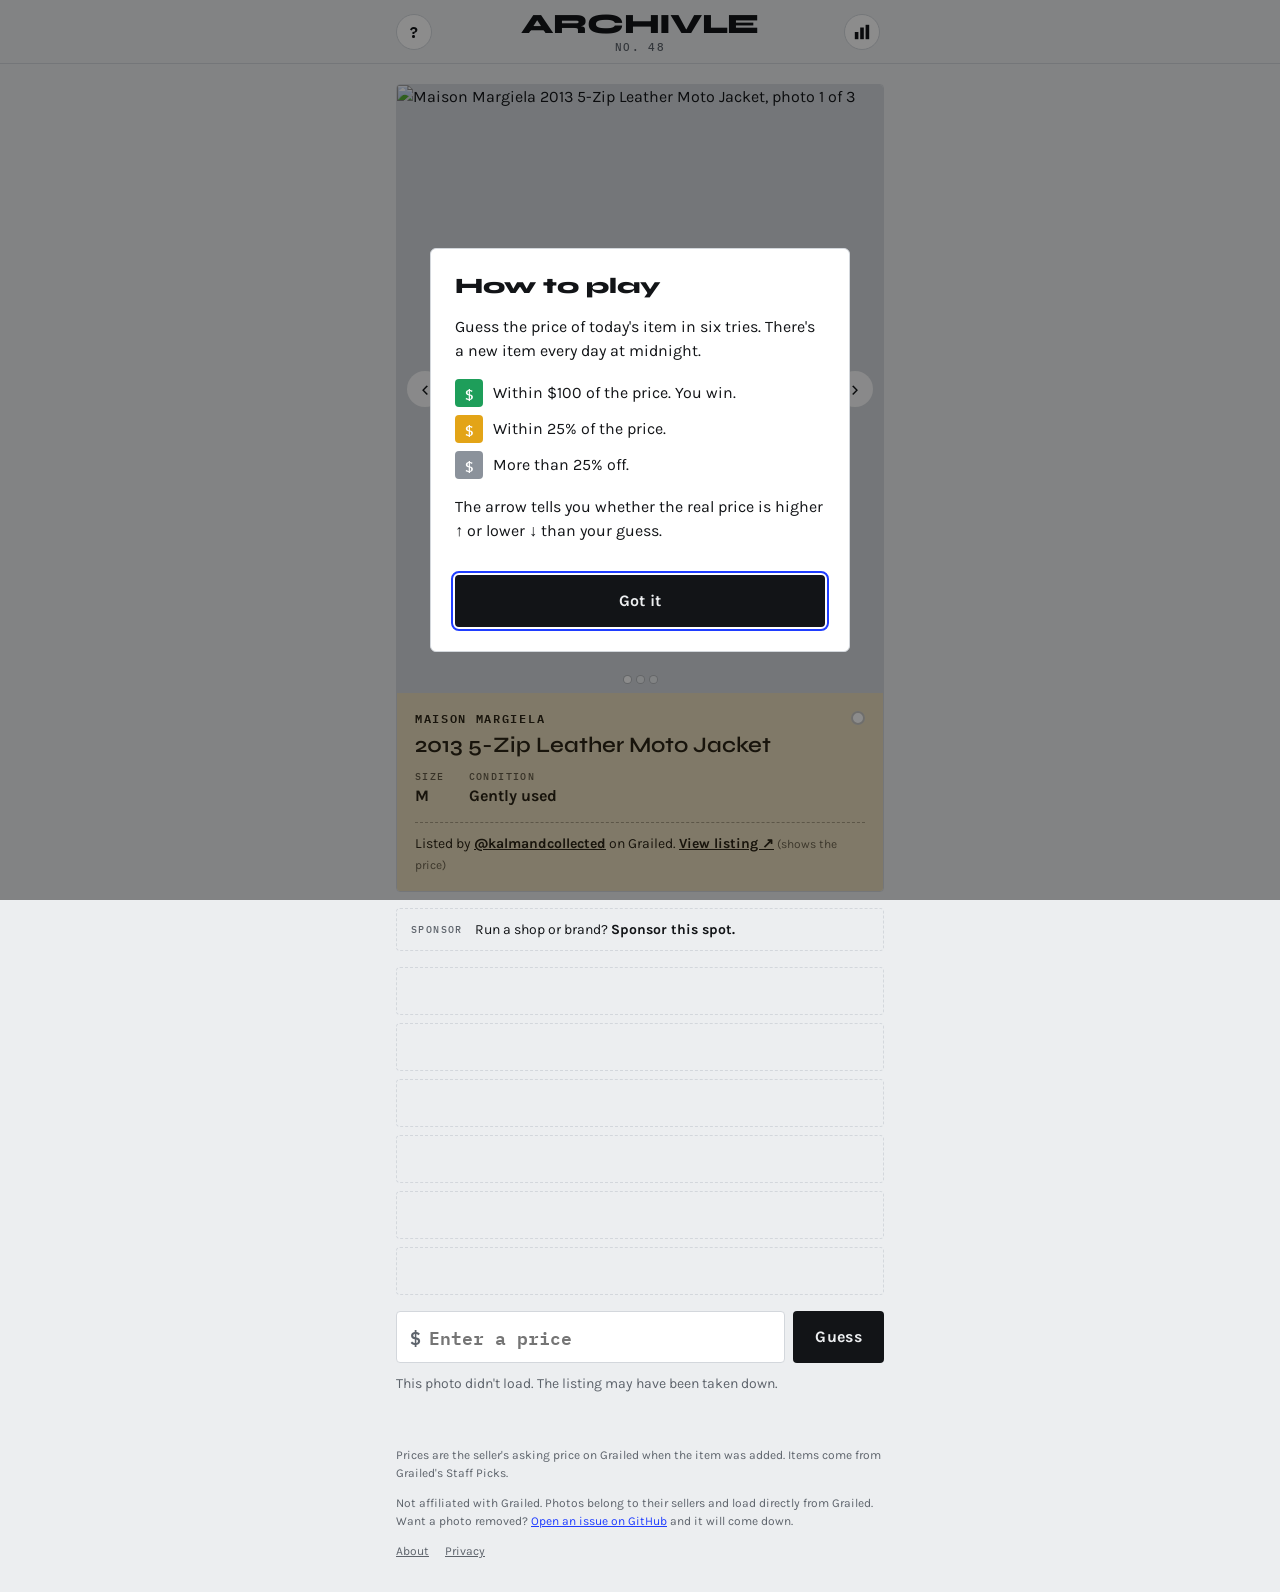
==== index.html @ 710be285 "Add AdSense code and ads.txt Co-Authored-By: Claude Opus 5.5 <noreply@anthropic.com>" ====
<!doctype html>
<html lang="en">
<head>
  <meta charset="utf-8">
  <meta name="viewport" content="width=device-width, initial-scale=1, viewport-fit=cover">
  <title>Archivle</title>
  <meta name="description" content="A daily game: guess the price of an archive fashion piece in six tries.">
  <link rel="preconnect" href="https://fonts.googleapis.com">
  <link rel="preconnect" href="https://fonts.gstatic.com" crossorigin>
  <link rel="stylesheet" href="https://fonts.googleapis.com/css2?family=Syne:wght@600;800&family=Karla:wght@400;500;700&family=IBM+Plex+Mono:wght@400;500;600&display=swap">
  <link rel="stylesheet" href="style.css">
  <script src="config.js"></script>
  <script async src="https://pagead2.googlesyndication.com/pagead/js/adsbygoogle.js?client=ca-pub-1807981197731992" crossorigin="anonymous"></script>
</head>
<body>
  <header class="top">
    <div class="top-inner">
      <button class="icon-btn" id="help-btn" aria-label="How to play">?</button>
      <div class="brand">
        <h1>Archivle</h1>
        <p class="issue" id="issue">No. 1</p>
      </div>
      <button class="icon-btn" id="stats-btn" aria-label="Statistics">
        <svg viewBox="0 0 20 20" width="18" height="18" aria-hidden="true"><rect x="2" y="10" width="4" height="8" fill="currentColor"/><rect x="8" y="5" width="4" height="13" fill="currentColor"/><rect x="14" y="2" width="4" height="16" fill="currentColor"/></svg>
      </button>
    </div>
  </header>

  <div class="ad-slot" id="ad-top" hidden></div>

  <main class="wrap">
    <p class="mode-banner" id="mode-banner" hidden>Practice round. This doesn't count toward your stats. <button class="link-btn" id="back-daily">Back to today's item</button></p>

    <section class="tag" aria-label="Today's item">
      <div class="photo-frame">
        <img id="photo" alt="" referrerpolicy="no-referrer">
        <button class="nav prev" id="prev" aria-label="Previous photo">‹</button>
        <button class="nav next" id="next" aria-label="Next photo">›</button>
        <div class="dots" id="dots"></div>
      </div>

      <div class="tag-body">
        <p class="brand-name" id="brand"></p>
        <h2 class="title" id="title"></h2>
        <dl class="specs">
          <div><dt>Size</dt><dd id="size"></dd></div>
          <div><dt>Condition</dt><dd id="cond"></dd></div>
        </dl>
        <p class="credit">
          Listed by <a id="seller" target="_blank" rel="noopener"></a> on Grailed.
          <a id="listing" target="_blank" rel="noopener">View listing ↗</a>
          <span class="spoil">(shows the price)</span>
        </p>
      </div>
    </section>

    <aside class="sponsor" id="sponsor" hidden></aside>

    <ol class="guesses" id="guesses" aria-label="Your guesses"></ol>

    <form class="guess-form" id="form" autocomplete="off">
      <label class="sr" for="guess">Your price guess in dollars</label>
      <div class="input-wrap">
        <span class="dollar">$</span>
        <input id="guess" inputmode="decimal" placeholder="Enter a price" maxlength="9">
      </div>
      <button type="submit" id="submit">Guess</button>
    </form>
    <p class="msg" id="msg" role="status"></p>

    <section class="result" id="result" hidden>
      <p class="result-head" id="result-head"></p>
      <p class="result-price"><span>Listed at</span> <strong id="answer"></strong></p>
      <div class="result-actions">
        <button id="share">Copy result</button>
        <button id="practice" class="ghost">Play a practice round</button>
      </div>
      <p class="next-in" id="next-in"></p>
    </section>
  </main>

  <div class="ad-slot" id="ad-bottom" hidden></div>

  <footer class="foot">
    <p>Prices are the seller's asking price on Grailed when the item was added. Items come from Grailed's Staff Picks.</p>
    <p>Not affiliated with Grailed. Photos belong to their sellers and load directly from Grailed. Want a photo removed? <a id="takedown" target="_blank" rel="noopener">Open an issue on GitHub</a> and it will come down.</p>
    <p id="affiliate-note" hidden>Some listing links are affiliate links. If you buy through one, Archivle may earn a commission at no cost to you.</p>
    <nav class="foot-links">
      <a href="about.html">About</a>
      <a href="privacy.html">Privacy</a>
      <a id="tip" target="_blank" rel="noopener" hidden>Tip the maker</a>
    </nav>
  </footer>

  <dialog id="help">
    <form method="dialog">
      <h3>How to play</h3>
      <p>Guess the price of today's item in six tries. There's a new item every day at midnight.</p>
      <ul class="legend">
        <li><span class="chip hit">$</span> Within $100 of the price. You win.</li>
        <li><span class="chip near">$</span> Within 25% of the price.</li>
        <li><span class="chip miss">$</span> More than 25% off.</li>
      </ul>
      <p>The arrow tells you whether the real price is higher ↑ or lower ↓ than your guess.</p>
      <button class="close">Got it</button>
    </form>
  </dialog>

  <dialog id="stats">
    <form method="dialog">
      <h3>Statistics</h3>
      <div class="stat-row" id="stat-row"></div>
      <h4>Guess distribution</h4>
      <div class="dist" id="dist"></div>
      <button class="close">Close</button>
    </form>
  </dialog>

  <script src="items.js"></script>
  <script src="app.js"></script>
</body>
</html>
---- style.css ----
/* Layout: one narrow column shaped like a consignment tag; photo on top, tag body below, guesses stacked like price stickers. */
:root {
  --bg: #eceef0;
  --surface: #ffffff;
  --ink: #121417;
  --muted: #5d636b;
  --line: #d3d7dc;
  --tag: #e9dcbc;
  --tag-ink: #2b2416;
  --accent: #1f3dff;
  --hit: #1e9e5a;
  --near: #e3a417;
  --miss: #8b929b;
  --on-chip: #ffffff;
  --display: "Syne", "Helvetica Neue", Arial, sans-serif;
  --body: "Karla", "Helvetica Neue", Arial, sans-serif;
  --mono: "IBM Plex Mono", ui-monospace, Menlo, monospace;
  color-scheme: light;
}
@media (prefers-color-scheme: dark) {
  :root {
    --bg: #0f1113;
    --surface: #1a1d21;
    --ink: #eef0f2;
    --muted: #9aa1aa;
    --line: #2d3238;
    --tag: #3a3324;
    --tag-ink: #f1e6c8;
    --accent: #8c9cff;
    --hit: #2fb56c;
    --near: #e5b02a;
    --miss: #4f565e;
    --on-chip: #0f1113;
    color-scheme: dark;
  }
}

* { box-sizing: border-box; }
[hidden] { display: none !important; }
html, body { margin: 0; }
body {
  background: var(--bg);
  color: var(--ink);
  font: 16px/1.5 var(--body);
  -webkit-font-smoothing: antialiased;
}
a { color: var(--accent); }
button { font: inherit; cursor: pointer; }
:focus-visible { outline: 2px solid var(--accent); outline-offset: 2px; }
.sr { position: absolute; width: 1px; height: 1px; overflow: hidden; clip: rect(0 0 0 0); }

/* Header */
.top {
  position: sticky; top: 0; z-index: 5;
  background: var(--bg);
  border-bottom: 1px solid var(--line);
  padding-top: env(safe-area-inset-top, 0px);
}
.top-inner {
  max-width: 520px; margin: 0 auto;
  display: grid; grid-template-columns: 40px 1fr 40px; align-items: center;
  padding: 10px max(16px, env(safe-area-inset-right, 0px)) 10px max(16px, env(safe-area-inset-left, 0px));
}
.brand { text-align: center; }
.brand h1 {
  margin: 0; font: 800 28px/1 var(--display); letter-spacing: -0.02em; text-transform: uppercase;
}
.issue { margin: 4px 0 0; font: 500 11px/1 var(--mono); letter-spacing: 0.12em; text-transform: uppercase; color: var(--muted); }
.icon-btn {
  width: 36px; height: 36px; border-radius: 50%;
  border: 1px solid var(--line); background: var(--surface); color: var(--ink);
  display: grid; place-items: center; font: 600 16px/1 var(--mono);
}

.wrap {
  max-width: 520px; margin: 0 auto;
  padding: 20px max(16px, env(safe-area-inset-right, 0px)) 32px max(16px, env(safe-area-inset-left, 0px));
  display: flex; flex-direction: column; gap: 16px;
}

.mode-banner { margin: 0; font-size: 14px; color: var(--muted); }
.link-btn { border: 0; background: none; color: var(--accent); padding: 0; text-decoration: underline; }

/* The tag */
.tag {
  background: var(--surface);
  border: 1px solid var(--line);
  border-radius: 4px;
  overflow: hidden;
}
.photo-frame {
  position: relative; aspect-ratio: 4 / 5; max-width: 100%;
  background: var(--line);
}
.photo-frame img { width: 100%; height: 100%; object-fit: cover; display: block; }
.nav {
  position: absolute; top: 50%; transform: translateY(-50%);
  width: 36px; height: 36px; border-radius: 50%; border: 0;
  background: rgba(255,255,255,.85); color: #121417; font-size: 22px; line-height: 1;
}
.prev { left: 10px; } .next { right: 10px; }
.dots { position: absolute; bottom: 10px; left: 0; right: 0; display: flex; justify-content: center; gap: 6px; }
.dots span { width: 7px; height: 7px; border-radius: 50%; background: rgba(255,255,255,.55); box-shadow: 0 0 0 1px rgba(0,0,0,.15); }
.dots span.on { background: #fff; }

.tag-body {
  position: relative;
  background: var(--tag); color: var(--tag-ink);
  padding: 18px 18px 16px;
  display: flex; flex-direction: column; gap: 8px;
}
/* string hole of a hang tag */
.tag-body::before {
  content: ""; position: absolute; top: 18px; right: 18px;
  width: 14px; height: 14px; border-radius: 50%;
  background: var(--surface); box-shadow: inset 0 0 0 2px color-mix(in srgb, var(--tag-ink) 25%, transparent);
}
.brand-name { margin: 0; font: 600 12px/1.2 var(--mono); letter-spacing: 0.14em; text-transform: uppercase; padding-right: 28px; }
.title { margin: 0; font: 600 22px/1.15 var(--display); text-wrap: balance; }
.specs { margin: 4px 0 0; display: flex; gap: 24px; flex-wrap: wrap; }
.specs div { display: flex; flex-direction: column; }
.specs dt { font: 500 10px/1.4 var(--mono); letter-spacing: 0.14em; text-transform: uppercase; opacity: .7; }
.specs dd { margin: 0; font-weight: 700; }
.credit { margin: 6px 0 0; font-size: 14px; border-top: 1px dashed color-mix(in srgb, var(--tag-ink) 35%, transparent); padding-top: 10px; }
.credit a { color: inherit; font-weight: 700; }
.spoil { opacity: .65; font-size: 12px; }

/* Guesses */
.guesses { list-style: none; margin: 0; padding: 0; display: grid; gap: 8px; }
.guesses li {
  display: grid; grid-template-columns: 1fr 64px; height: 48px;
  border-radius: 4px; overflow: hidden;
  font: 600 18px/48px var(--mono); font-variant-numeric: tabular-nums;
}
.guesses li.empty { border: 1px dashed var(--line); }
.guesses li .amt { padding: 0 14px; background: var(--surface); border: 1px solid var(--line); border-right: 0; border-radius: 4px 0 0 4px; }
.guesses li .dir { text-align: center; color: var(--on-chip); font-size: 20px; }
.guesses li.hit .dir { background: var(--hit); }
.guesses li.near .dir { background: var(--near); }
.guesses li.miss .dir { background: var(--miss); }
.guesses li.new { animation: drop .28s ease-out; }
@keyframes drop { from { transform: translateY(-6px); opacity: .3; } to { transform: none; opacity: 1; } }

/* Input */
.guess-form { display: flex; gap: 8px; }
.input-wrap { flex: 1; min-width: 0; position: relative; }
.dollar { position: absolute; left: 14px; top: 50%; transform: translateY(-50%); font: 600 18px var(--mono); color: var(--muted); }
#guess {
  width: 100%; height: 52px; padding: 0 14px 0 32px;
  border: 1px solid var(--line); border-radius: 4px; background: var(--surface); color: var(--ink);
  font: 600 18px var(--mono); font-variant-numeric: tabular-nums;
}
#submit, .result-actions button, .close {
  height: 52px; padding: 0 22px; border: 0; border-radius: 4px;
  background: var(--ink); color: var(--bg); font-weight: 700; letter-spacing: 0.02em;
}
#submit:disabled { opacity: .4; cursor: default; }
.msg { margin: -6px 0 0; min-height: 1.5em; font-size: 14px; color: var(--muted); }

/* Result */
.result { border-top: 2px solid var(--ink); padding-top: 16px; display: flex; flex-direction: column; gap: 10px; }
.result-head { margin: 0; font: 800 24px/1.1 var(--display); }
.result-price { margin: 0; display: flex; align-items: baseline; gap: 10px; }
.result-price span { font: 500 11px var(--mono); letter-spacing: .14em; text-transform: uppercase; color: var(--muted); }
.result-price strong { font: 600 32px var(--mono); font-variant-numeric: tabular-nums; }
.result-actions { display: flex; gap: 8px; flex-wrap: wrap; }
.result-actions .ghost { background: transparent; color: var(--ink); border: 1px solid var(--line); }
.next-in { margin: 0; font: 500 13px var(--mono); color: var(--muted); }

/* Ads */
.ad-slot { max-width: 728px; margin: 12px auto; padding: 0 max(16px, env(safe-area-inset-right, 0px)) 0 max(16px, env(safe-area-inset-left, 0px)); min-height: 90px; }

.foot {
  max-width: 520px; margin: 0 auto;
  padding: 8px max(16px, env(safe-area-inset-right, 0px)) calc(32px + env(safe-area-inset-bottom, 0px)) max(16px, env(safe-area-inset-left, 0px));
  font-size: 12px; color: var(--muted);
}

/* Sponsor spot */
.sponsor {
  display: flex; align-items: center; gap: 12px;
  padding: 10px 14px; border: 1px solid var(--line); border-radius: 4px;
  background: var(--surface); font-size: 14px;
}
.sponsor.open { border-style: dashed; background: transparent; }
.sp-label { flex: none; font: 500 10px var(--mono); letter-spacing: .14em; text-transform: uppercase; color: var(--muted); }
.sponsor a { color: var(--ink); text-decoration: none; min-width: 0; }
.sponsor a span { color: var(--muted); }
.sponsor a:hover strong { text-decoration: underline; }

.foot-links { display: flex; gap: 16px; flex-wrap: wrap; margin-top: 8px; }
.foot-links a { color: var(--muted); }

/* Text pages (About, Privacy) */
.page h2 { margin: 8px 0 0; font: 800 28px/1.1 var(--display); text-wrap: balance; }
.page h3 { margin: 12px 0 0; font: 600 18px var(--display); }
.page p, .page li { max-width: 65ch; }
.page .back { font: 500 13px var(--mono); }

/* Dialogs */
dialog {
  border: 1px solid var(--line); border-radius: 6px; padding: 24px;
  background: var(--surface); color: var(--ink);
  width: min(420px, calc(100vw - 32px));
}
dialog::backdrop { background: rgba(0,0,0,.45); }
dialog h3 { margin: 0 0 8px; font: 800 22px var(--display); }
dialog h4 { margin: 18px 0 8px; font: 500 11px var(--mono); letter-spacing: .14em; text-transform: uppercase; color: var(--muted); }
.legend { list-style: none; padding: 0; display: grid; gap: 8px; }
.legend li { display: flex; align-items: center; gap: 10px; }
.chip { width: 28px; height: 28px; border-radius: 4px; display: grid; place-items: center; color: var(--on-chip); font: 600 14px var(--mono); }
.chip.hit { background: var(--hit); } .chip.near { background: var(--near); } .chip.miss { background: var(--miss); }
.close { margin-top: 16px; width: 100%; }
.stat-row { display: grid; grid-template-columns: repeat(4, 1fr); gap: 8px; text-align: center; }
.stat-row b { display: block; font: 600 26px var(--mono); font-variant-numeric: tabular-nums; }
.stat-row span { font-size: 11px; color: var(--muted); }
.dist { display: grid; gap: 4px; }
.dist div { display: grid; grid-template-columns: 16px 1fr; gap: 8px; align-items: center; font: 500 13px var(--mono); }
.dist i { display: block; height: 20px; min-width: 22px; background: var(--miss); color: var(--on-chip); font-style: normal; text-align: right; padding: 0 6px; line-height: 20px; border-radius: 2px; }
.dist i.cur { background: var(--hit); }

@media (prefers-reduced-motion: reduce) { .guesses li.new { animation: none; } }
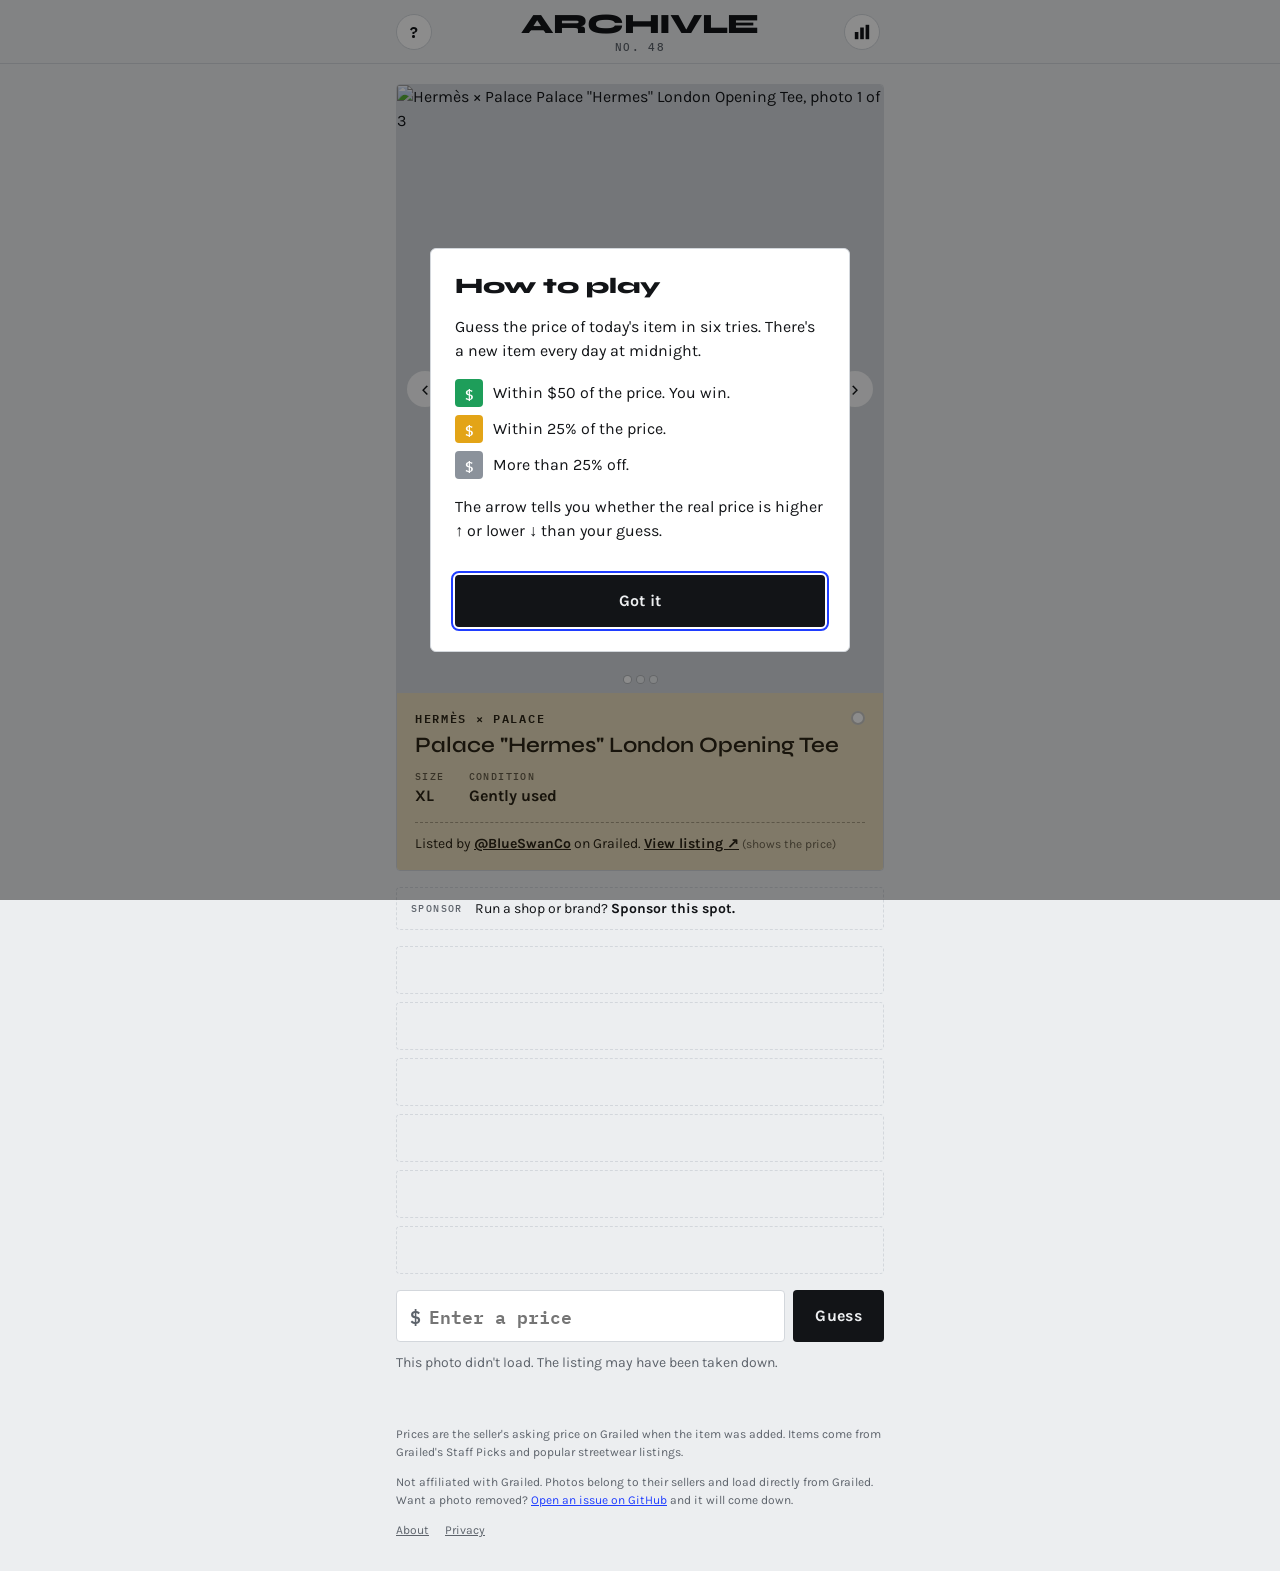
==== commit 5f41a00f: "Win within $50, add 39 streetwear items (Hellstar, Sp5der, Vale, Corteiz, Denim Tears, Gallery Dept)" ====
--- a/index.html
+++ b/index.html
@@ -4,7 +4,7 @@
   <meta charset="utf-8">
   <meta name="viewport" content="width=device-width, initial-scale=1, viewport-fit=cover">
   <title>Archivle</title>
-  <meta name="description" content="A daily game: guess the price of an archive fashion piece in six tries.">
+  <meta name="description" content="A daily game: guess the price of an archive fashion or streetwear piece in six tries.">
   <link rel="preconnect" href="https://fonts.googleapis.com">
   <link rel="preconnect" href="https://fonts.gstatic.com" crossorigin>
   <link rel="stylesheet" href="https://fonts.googleapis.com/css2?family=Syne:wght@600;800&family=Karla:wght@400;500;700&family=IBM+Plex+Mono:wght@400;500;600&display=swap">
@@ -82,7 +82,7 @@
   <div class="ad-slot" id="ad-bottom" hidden></div>
 
   <footer class="foot">
-    <p>Prices are the seller's asking price on Grailed when the item was added. Items come from Grailed's Staff Picks.</p>
+    <p>Prices are the seller's asking price on Grailed when the item was added. Items come from Grailed's Staff Picks and popular streetwear listings.</p>
     <p>Not affiliated with Grailed. Photos belong to their sellers and load directly from Grailed. Want a photo removed? <a id="takedown" target="_blank" rel="noopener">Open an issue on GitHub</a> and it will come down.</p>
     <p id="affiliate-note" hidden>Some listing links are affiliate links. If you buy through one, Archivle may earn a commission at no cost to you.</p>
     <nav class="foot-links">
@@ -97,7 +97,7 @@
       <h3>How to play</h3>
       <p>Guess the price of today's item in six tries. There's a new item every day at midnight.</p>
       <ul class="legend">
-        <li><span class="chip hit">$</span> Within $100 of the price. You win.</li>
+        <li><span class="chip hit">$</span> Within $50 of the price. You win.</li>
         <li><span class="chip near">$</span> Within 25% of the price.</li>
         <li><span class="chip miss">$</span> More than 25% off.</li>
       </ul>
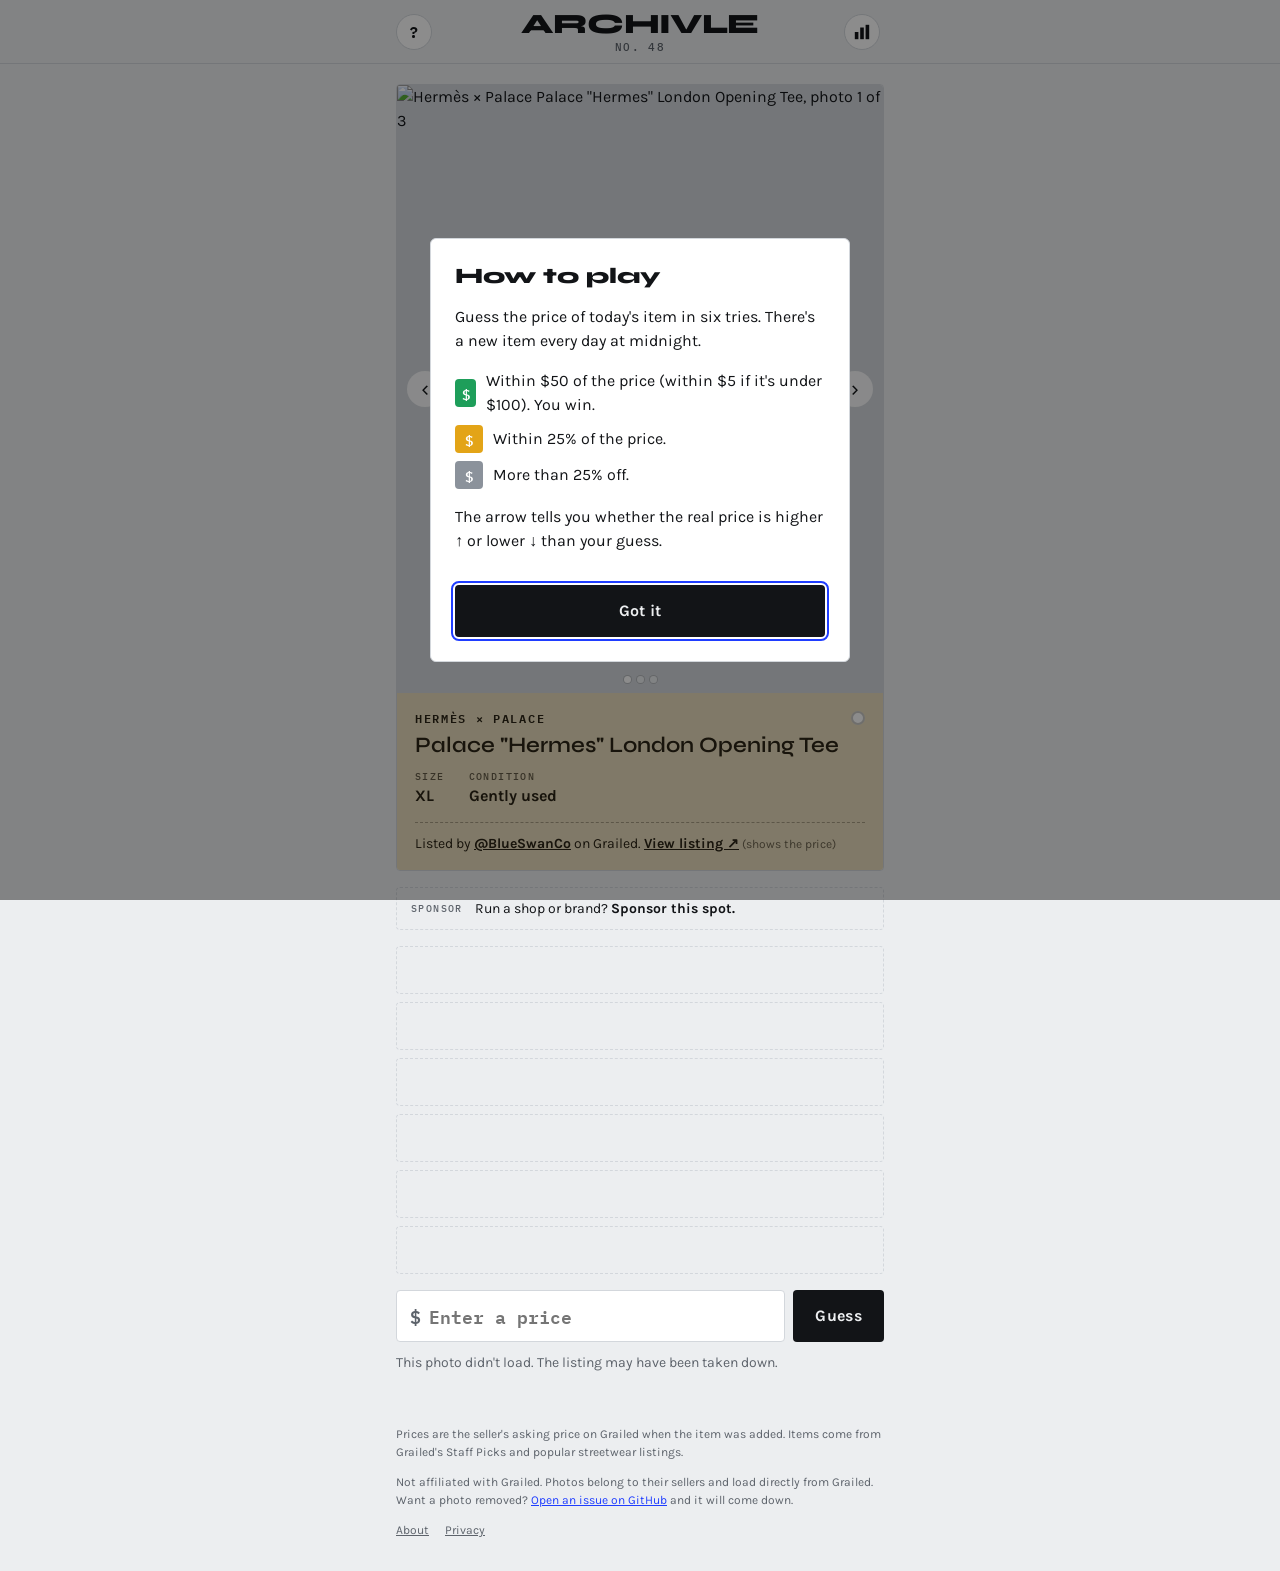
==== commit 0303cff2: "Win within $5 for items under $100 Co-Authored-By: Claude Opus 5.5 <noreply@anthropic.com>" ====
--- a/index.html
+++ b/index.html
@@ -97,7 +97,7 @@
       <h3>How to play</h3>
       <p>Guess the price of today's item in six tries. There's a new item every day at midnight.</p>
       <ul class="legend">
-        <li><span class="chip hit">$</span> Within $50 of the price. You win.</li>
+        <li><span class="chip hit">$</span> Within $50 of the price (within $5 if it's under $100). You win.</li>
         <li><span class="chip near">$</span> Within 25% of the price.</li>
         <li><span class="chip miss">$</span> More than 25% off.</li>
       </ul>
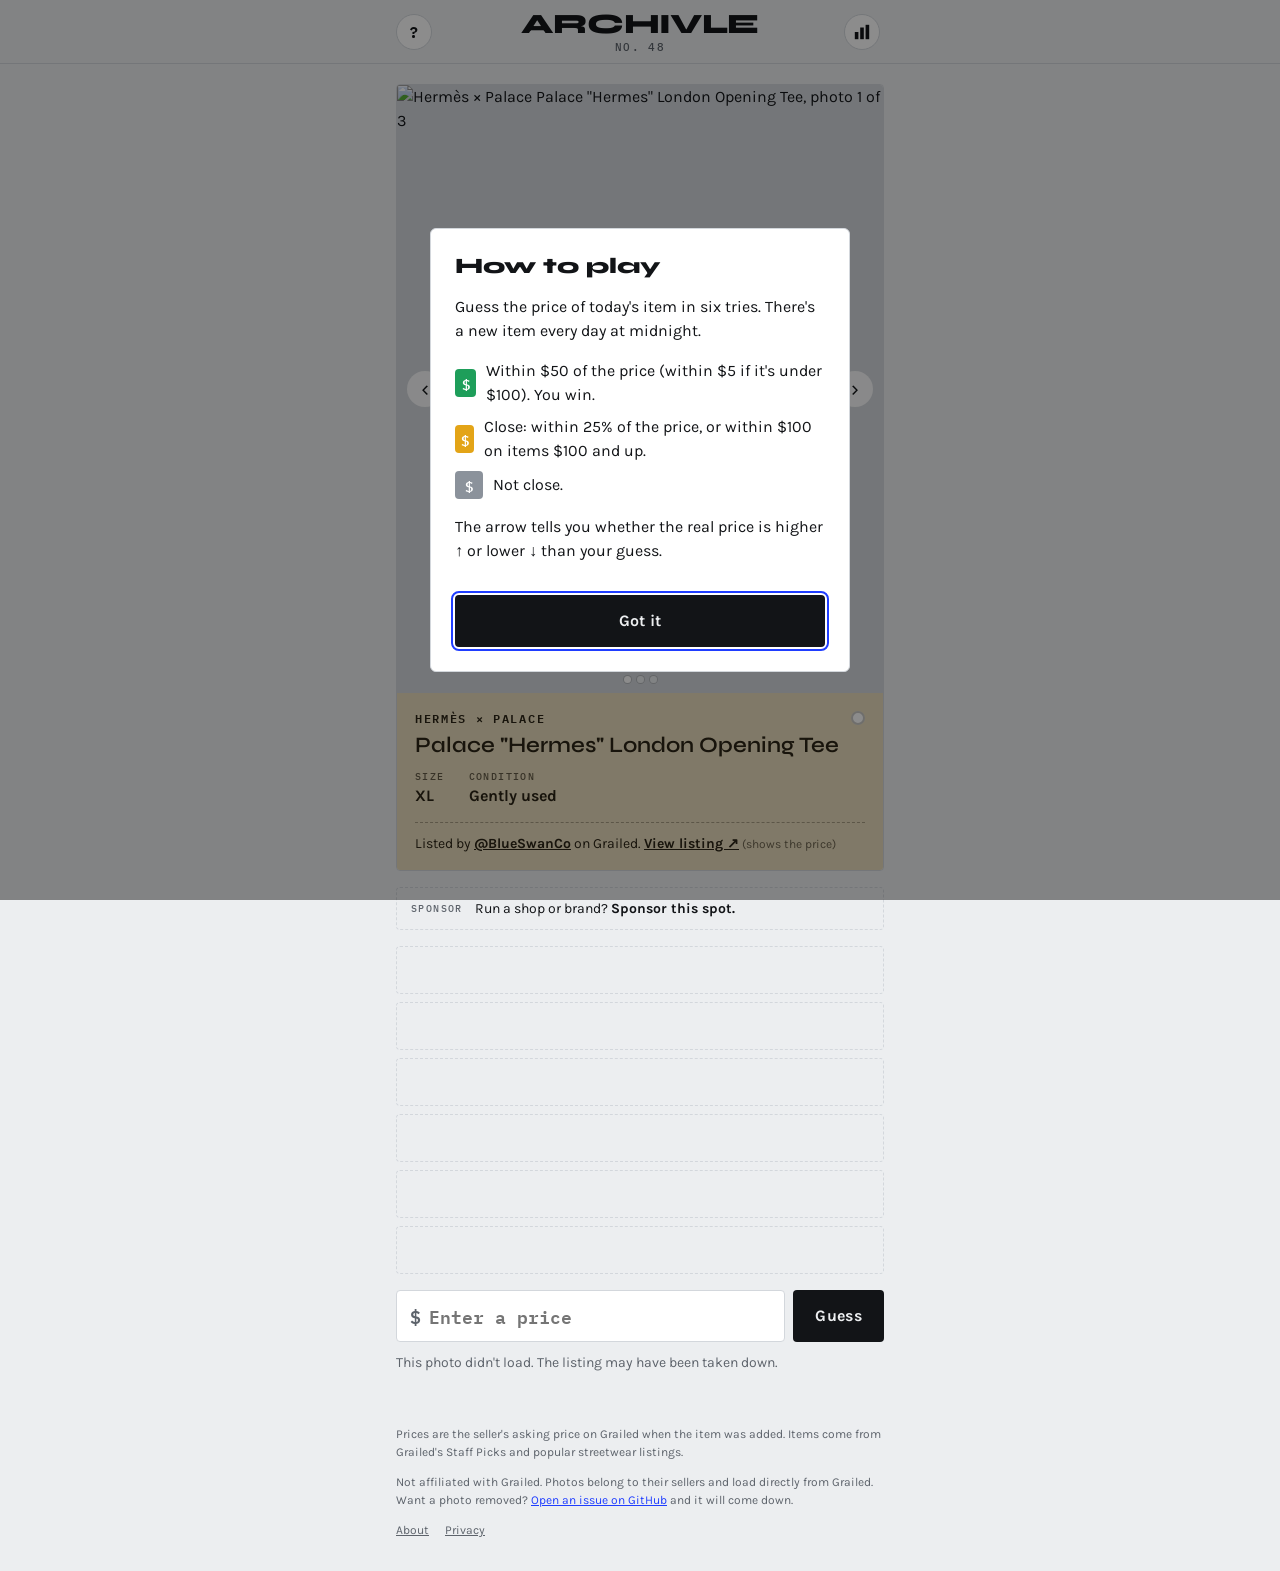
==== commit 35d42a52: "Yellow within 25% or twice the green range, whichever is bigger Co-Authored-By: Claude Opus 5.5 <nor" ====
--- a/index.html
+++ b/index.html
@@ -98,8 +98,8 @@
       <p>Guess the price of today's item in six tries. There's a new item every day at midnight.</p>
       <ul class="legend">
         <li><span class="chip hit">$</span> Within $50 of the price (within $5 if it's under $100). You win.</li>
-        <li><span class="chip near">$</span> Within 25% of the price.</li>
-        <li><span class="chip miss">$</span> More than 25% off.</li>
+        <li><span class="chip near">$</span> Close: within 25% of the price, or within $100 on items $100 and up.</li>
+        <li><span class="chip miss">$</span> Not close.</li>
       </ul>
       <p>The arrow tells you whether the real price is higher ↑ or lower ↓ than your guess.</p>
       <button class="close">Got it</button>
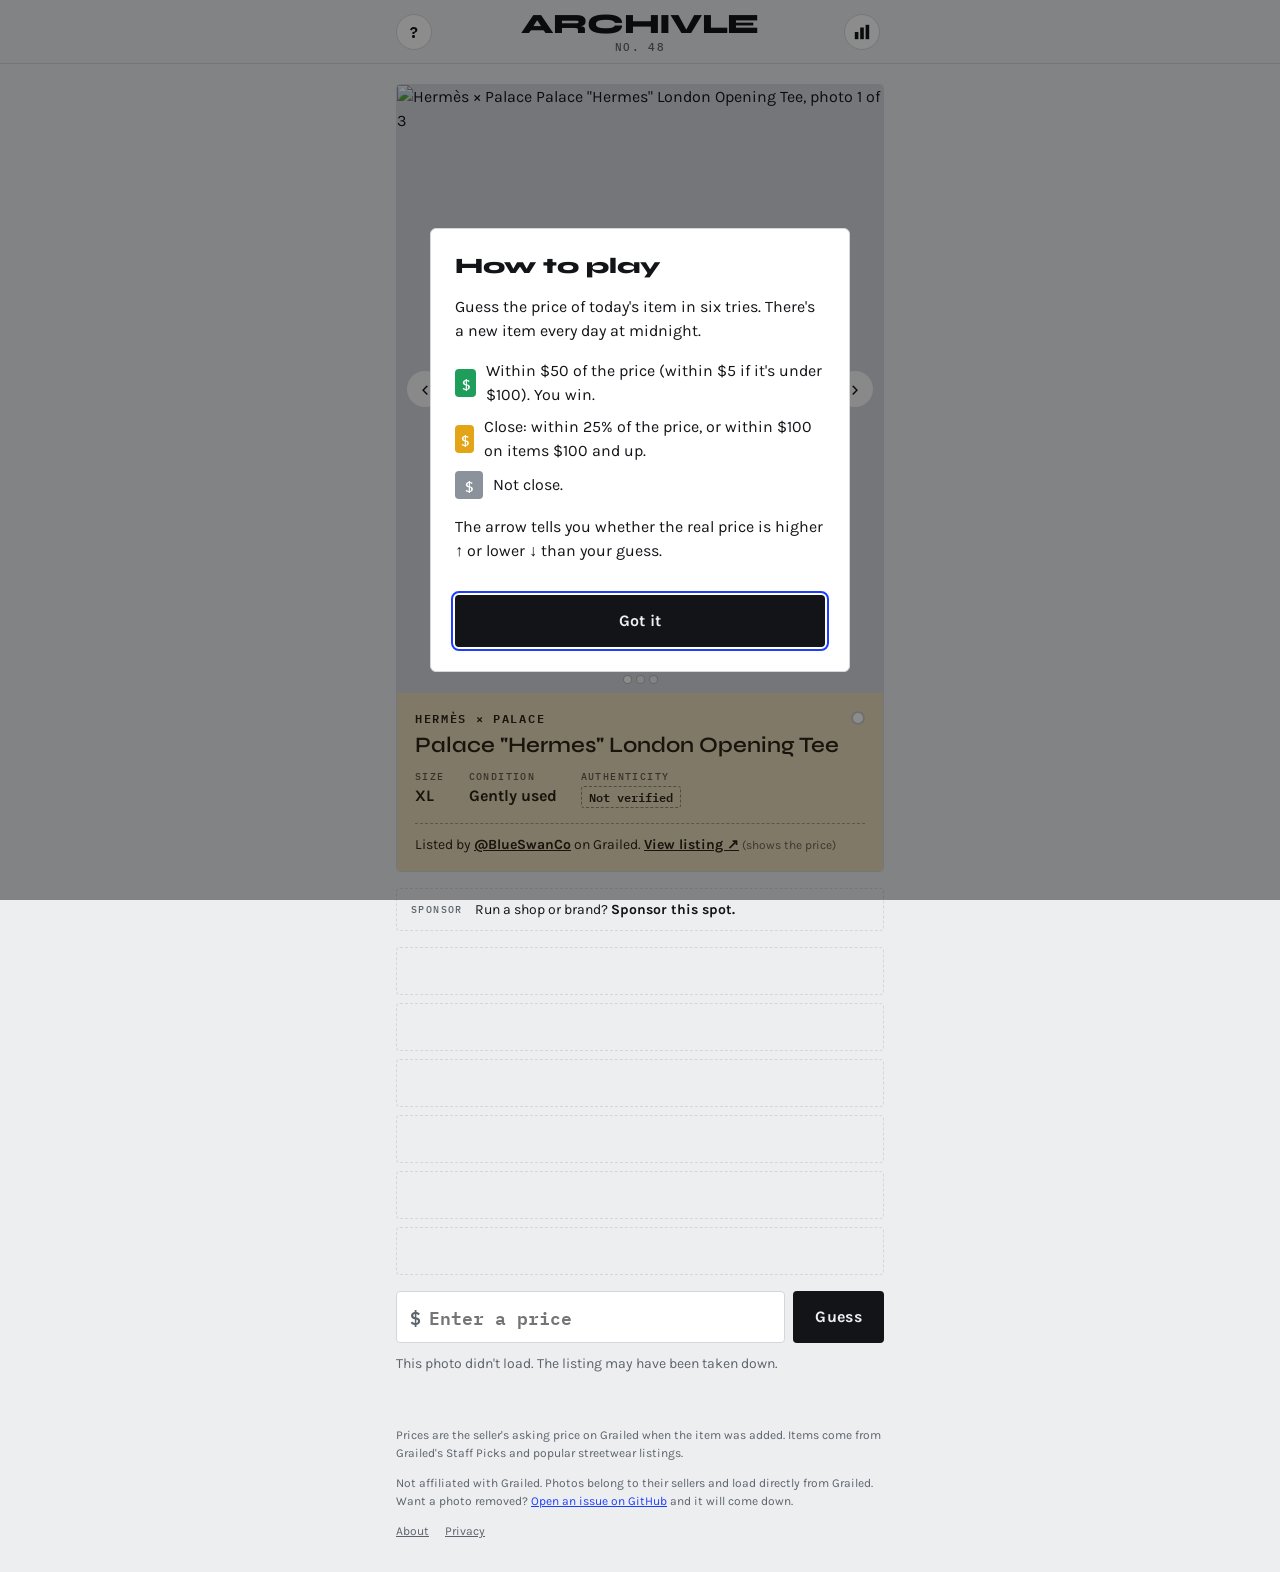
==== commit ddcd7c5f: "Show whether each item is verified by Grailed Co-Authored-By: Claude Opus 5.5 <noreply@anthropic.com" ====
--- a/index.html
+++ b/index.html
@@ -45,6 +45,7 @@
         <dl class="specs">
           <div><dt>Size</dt><dd id="size"></dd></div>
           <div><dt>Condition</dt><dd id="cond"></dd></div>
+          <div><dt>Authenticity</dt><dd><span class="auth" id="auth"></span></dd></div>
         </dl>
         <p class="credit">
           Listed by <a id="seller" target="_blank" rel="noopener"></a> on Grailed.
--- a/style.css
+++ b/style.css
@@ -121,6 +121,9 @@
 .specs div { display: flex; flex-direction: column; }
 .specs dt { font: 500 10px/1.4 var(--mono); letter-spacing: 0.14em; text-transform: uppercase; opacity: .7; }
 .specs dd { margin: 0; font-weight: 700; }
+.auth { display: inline-block; font: 600 12px/1 var(--mono); padding: 4px 7px; border-radius: 3px; margin-top: 2px; }
+.auth.yes { background: var(--hit); color: var(--on-chip); }
+.auth.no { border: 1px dashed color-mix(in srgb, var(--tag-ink) 45%, transparent); }
 .credit { margin: 6px 0 0; font-size: 14px; border-top: 1px dashed color-mix(in srgb, var(--tag-ink) 35%, transparent); padding-top: 10px; }
 .credit a { color: inherit; font-weight: 700; }
 .spoil { opacity: .65; font-size: 12px; }
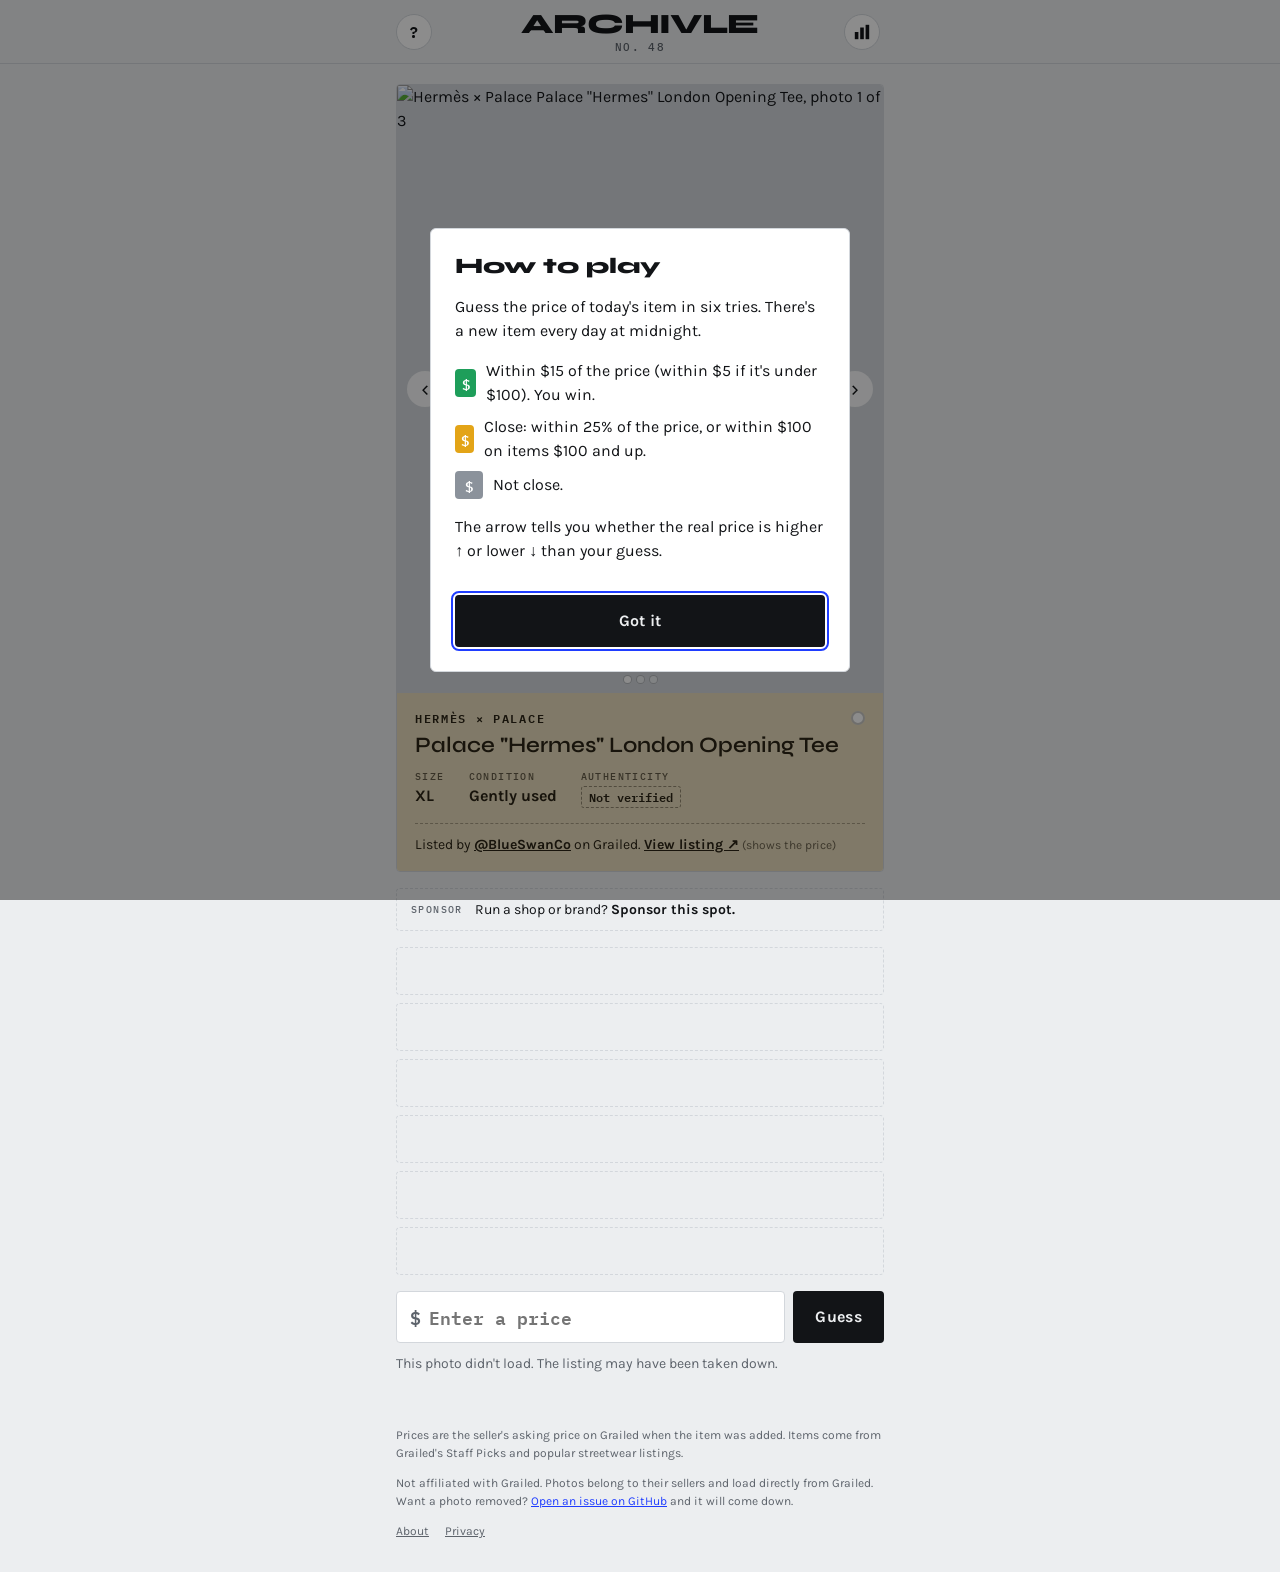
==== commit b394342a: "Win within $15 for items $100 and up Co-Authored-By: Claude Opus 5.5 <noreply@anthropic.com>" ====
--- a/index.html
+++ b/index.html
@@ -98,7 +98,7 @@
       <h3>How to play</h3>
       <p>Guess the price of today's item in six tries. There's a new item every day at midnight.</p>
       <ul class="legend">
-        <li><span class="chip hit">$</span> Within $50 of the price (within $5 if it's under $100). You win.</li>
+        <li><span class="chip hit">$</span> Within $15 of the price (within $5 if it's under $100). You win.</li>
         <li><span class="chip near">$</span> Close: within 25% of the price, or within $100 on items $100 and up.</li>
         <li><span class="chip miss">$</span> Not close.</li>
       </ul>
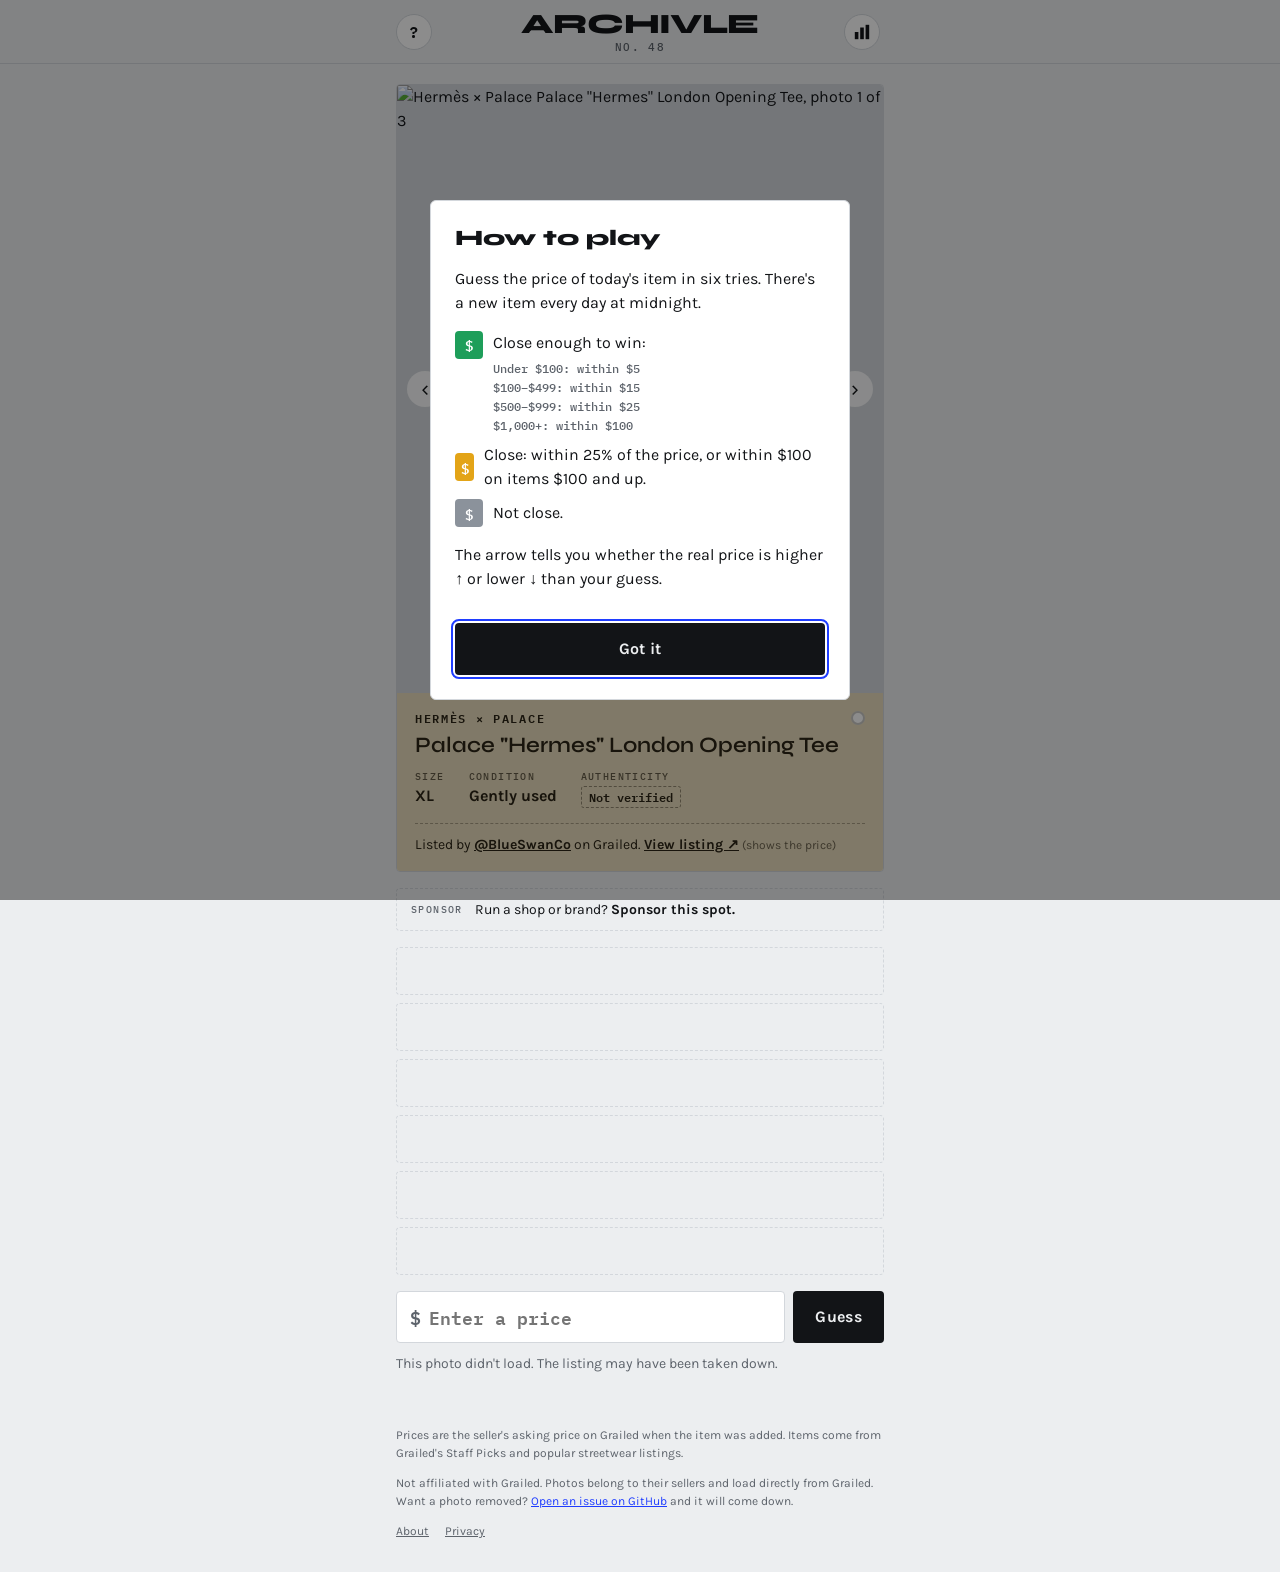
==== commit e7631d6b: "Fixed win tiers: $5 / $15 / $25 / $100 by price Co-Authored-By: Claude Opus 5.5 <noreply@anthropic.c" ====
--- a/index.html
+++ b/index.html
@@ -98,7 +98,8 @@
       <h3>How to play</h3>
       <p>Guess the price of today's item in six tries. There's a new item every day at midnight.</p>
       <ul class="legend">
-        <li><span class="chip hit">$</span> Within $15 of the price (within $5 if it's under $100). You win.</li>
+        <li><span class="chip hit">$</span> <span>Close enough to win:
+          <span class="tiers">Under $100: within $5<br>$100–$499: within $15<br>$500–$999: within $25<br>$1,000+: within $100</span></span></li>
         <li><span class="chip near">$</span> Close: within 25% of the price, or within $100 on items $100 and up.</li>
         <li><span class="chip miss">$</span> Not close.</li>
       </ul>
--- a/style.css
+++ b/style.css
@@ -211,6 +211,8 @@
 dialog h4 { margin: 18px 0 8px; font: 500 11px var(--mono); letter-spacing: .14em; text-transform: uppercase; color: var(--muted); }
 .legend { list-style: none; padding: 0; display: grid; gap: 8px; }
 .legend li { display: flex; align-items: center; gap: 10px; }
+.legend li:first-child { align-items: flex-start; }
+.tiers { display: block; margin-top: 4px; font: 500 12px/1.6 var(--mono); color: var(--muted); }
 .chip { width: 28px; height: 28px; border-radius: 4px; display: grid; place-items: center; color: var(--on-chip); font: 600 14px var(--mono); }
 .chip.hit { background: var(--hit); } .chip.near { background: var(--near); } .chip.miss { background: var(--miss); }
 .close { margin-top: 16px; width: 100%; }
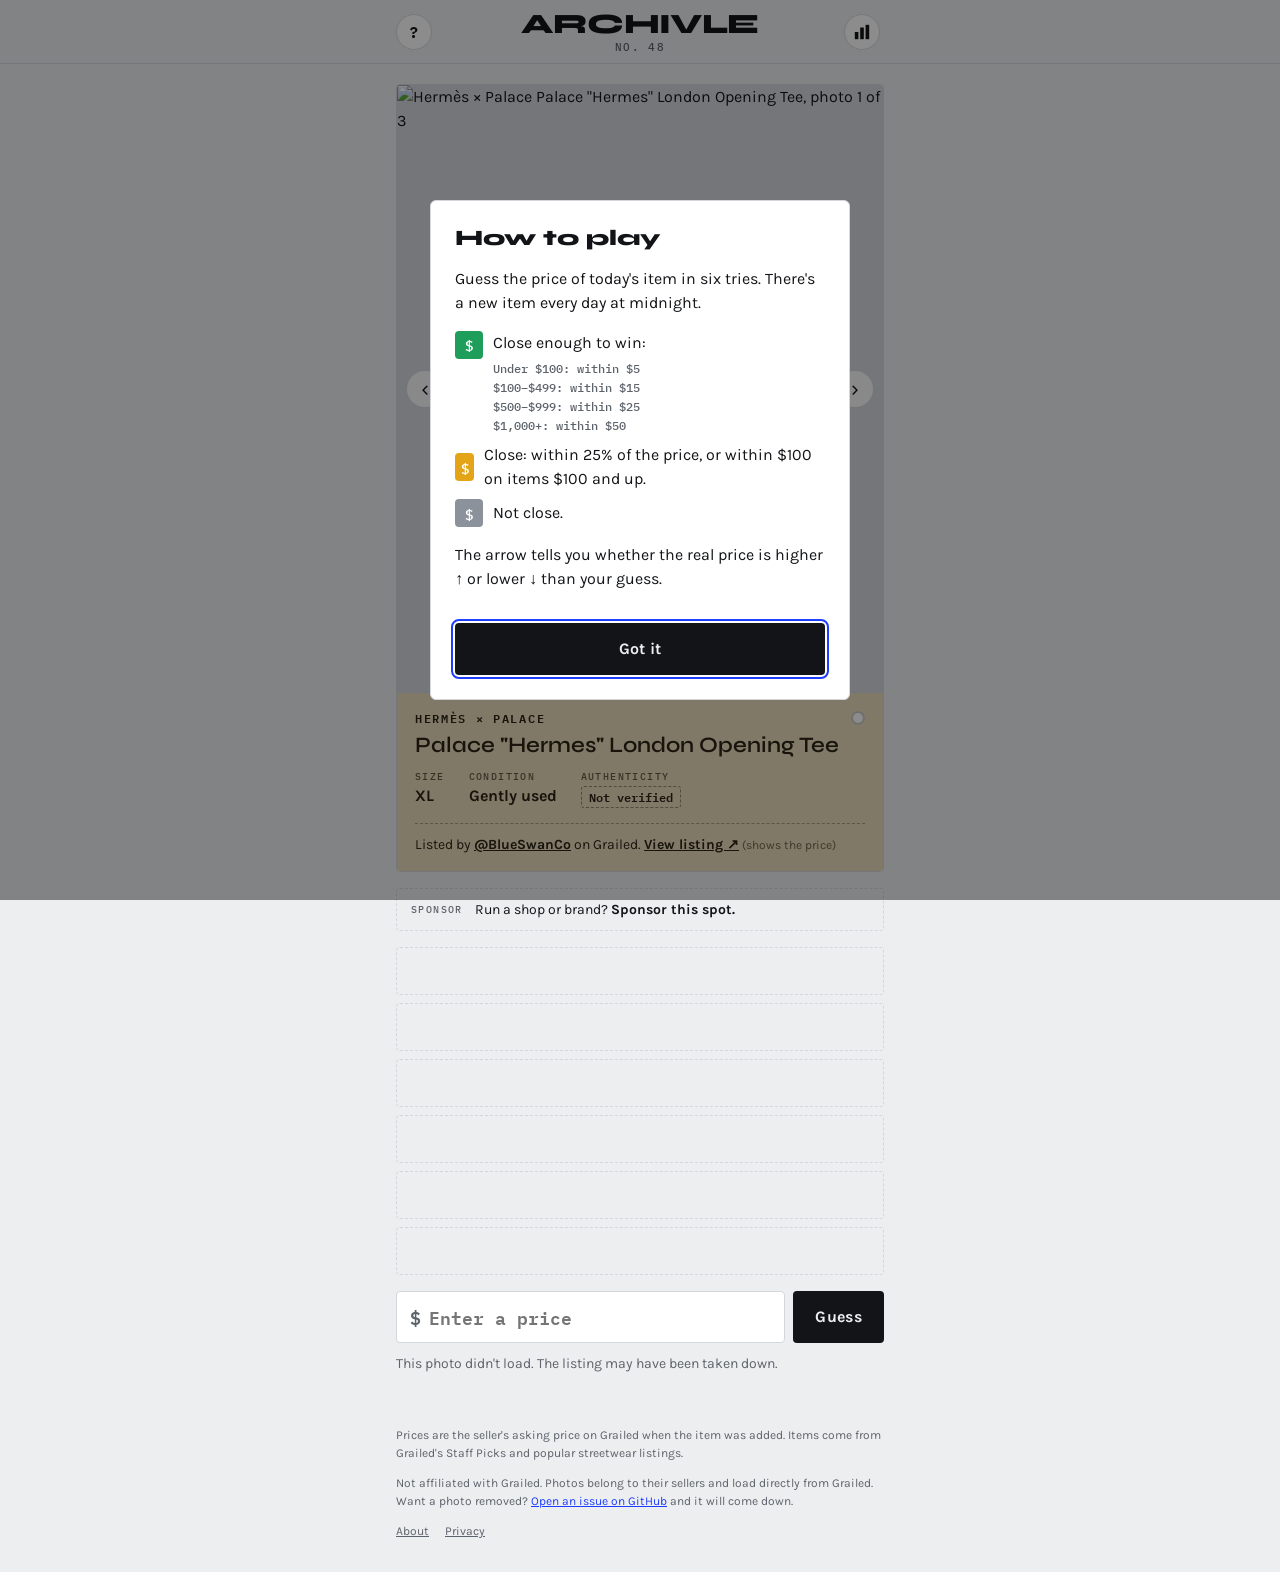
==== commit d829eddf: "Win within $50 for items $1,000 and up Co-Authored-By: Claude Opus 5.5 <noreply@anthropic.com>" ====
--- a/index.html
+++ b/index.html
@@ -99,7 +99,7 @@
       <p>Guess the price of today's item in six tries. There's a new item every day at midnight.</p>
       <ul class="legend">
         <li><span class="chip hit">$</span> <span>Close enough to win:
-          <span class="tiers">Under $100: within $5<br>$100–$499: within $15<br>$500–$999: within $25<br>$1,000+: within $100</span></span></li>
+          <span class="tiers">Under $100: within $5<br>$100–$499: within $15<br>$500–$999: within $25<br>$1,000+: within $50</span></span></li>
         <li><span class="chip near">$</span> Close: within 25% of the price, or within $100 on items $100 and up.</li>
         <li><span class="chip miss">$</span> Not close.</li>
       </ul>
